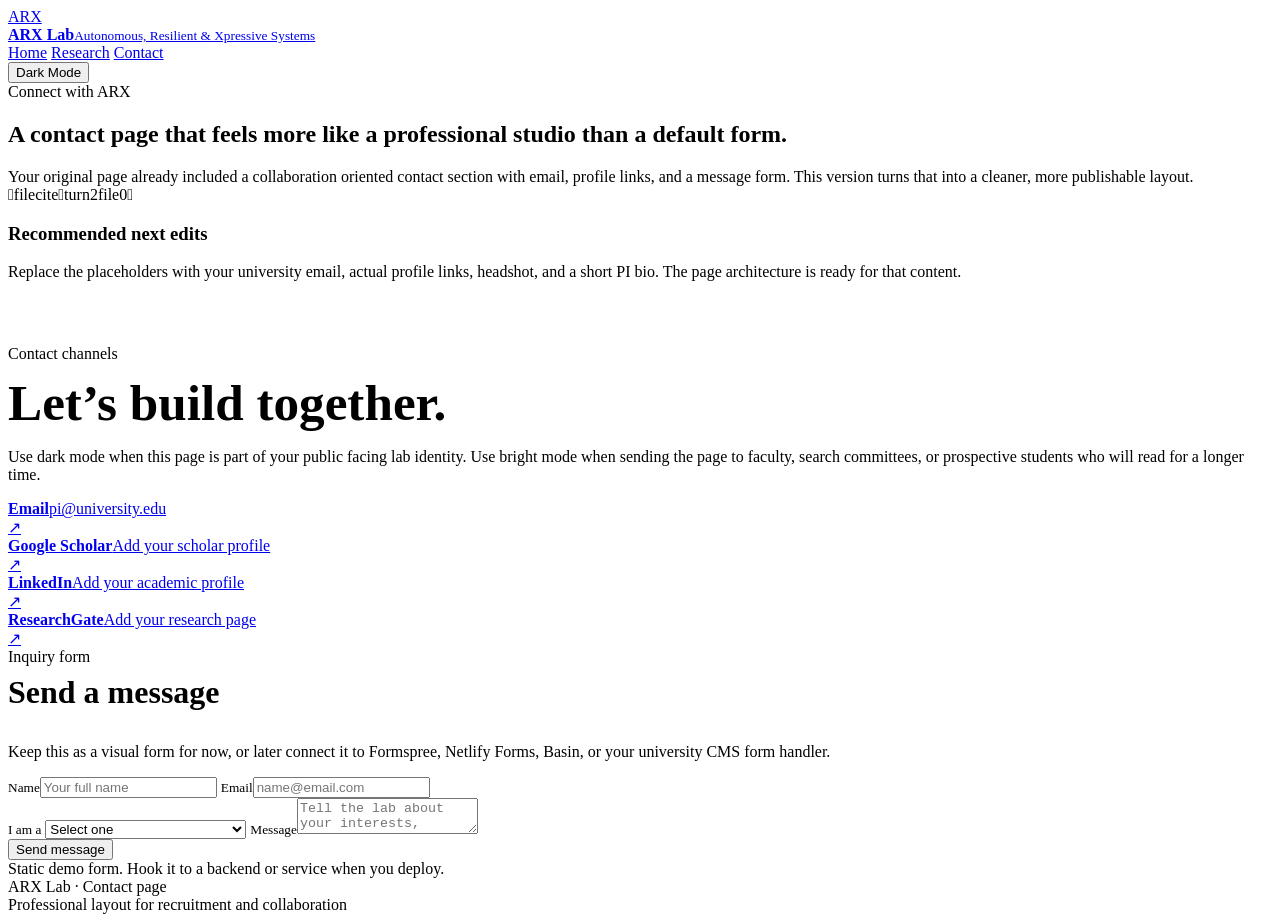
==== contact.html @ 38375082 "Add files via upload" ====
<!DOCTYPE html>
<html lang="en" data-theme="dark">
<head>
  <meta charset="UTF-8">
  <meta name="viewport" content="width=device-width, initial-scale=1.0">
  <title>ARX Lab | Contact</title>
  <link rel="preconnect" href="https://fonts.googleapis.com">
  <link rel="preconnect" href="https://fonts.gstatic.com" crossorigin>
  <link href="https://fonts.googleapis.com/css2?family=Cormorant+Garamond:wght@300;400;500;600;700&family=DM+Mono:wght@300;400;500&family=Playfair+Display:wght@400;600;700;800;900&display=swap" rel="stylesheet">
  <link rel="stylesheet" href="assets/styles.css">
</head>
<body>
<div class="site-shell">
  <header class="topbar">
    <div class="container topbar-inner">
      <a class="brand" href="index.html">
        <div class="brand-mark"><span>ARX</span></div>
        <div class="brand-copy"><strong>ARX Lab</strong><small>Autonomous, Resilient &amp; Xpressive Systems</small></div>
      </a>
      <div class="nav">
        <nav class="nav-links">
          <a href="index.html">Home</a>
          <a href="research.html">Research</a>
          <a class="active" href="contact.html">Contact</a>
        </nav>
        <button class="theme-toggle" data-theme-toggle type="button"><span data-theme-label>Dark</span> Mode</button>
      </div>
    </div>
  </header>

  <section class="hero" style="padding-bottom:48px;">
    <div class="container hero-grid">
      <div class="reveal">
        <div class="kicker">Connect with ARX</div>
        <h1>A contact page that feels more like a <span class="outline">professional studio</span> than a default form.</h1>
        <p class="lead">Your original page already included a collaboration oriented contact section with email, profile links, and a message form. This version turns that into a cleaner, more publishable layout. fileciteturn2file0</p>
      </div>
      <aside class="hero-card reveal">
        <h3>Recommended next edits</h3>
        <p>Replace the placeholders with your university email, actual profile links, headshot, and a short PI bio. The page architecture is ready for that content.</p>
      </aside>
    </div>
  </section>

  <section class="section">
    <div class="container contact-grid">
      <article class="contact-card reveal">
        <div class="section-kicker">Contact channels</div>
        <h2 class="section-title" style="font-size:clamp(2rem,4vw,3.3rem);margin:10px 0 14px;">Let’s build together.</h2>
        <p class="section-copy">Use dark mode when this page is part of your public facing lab identity. Use bright mode when sending the page to faculty, search committees, or prospective students who will read for a longer time.</p>
        <div class="contact-list">
          <a class="contact-item" href="mailto:pi@university.edu"><div><strong>Email</strong><span>pi@university.edu</span></div><span>↗</span></a>
          <a class="contact-item" href="#"><div><strong>Google Scholar</strong><span>Add your scholar profile</span></div><span>↗</span></a>
          <a class="contact-item" href="#"><div><strong>LinkedIn</strong><span>Add your academic profile</span></div><span>↗</span></a>
          <a class="contact-item" href="#"><div><strong>ResearchGate</strong><span>Add your research page</span></div><span>↗</span></a>
        </div>
      </article>

      <article class="form-card reveal">
        <div class="section-kicker">Inquiry form</div>
        <h3 style="font-size:2rem;margin-top:8px;">Send a message</h3>
        <p>Keep this as a visual form for now, or later connect it to Formspree, Netlify Forms, Basin, or your university CMS form handler.</p>
        <form class="form-grid" onsubmit="return false;">
          <div class="form-grid two">
            <label><small>Name</small><input type="text" placeholder="Your full name"></label>
            <label><small>Email</small><input type="email" placeholder="name@email.com"></label>
          </div>
          <label><small>I am a</small>
            <select>
              <option>Select one</option>
              <option>Prospective Graduate Student</option>
              <option>Industry Partner</option>
              <option>Fellow Researcher</option>
              <option>Undergraduate Student</option>
              <option>Other</option>
            </select>
          </label>
          <label><small>Message</small><textarea placeholder="Tell the lab about your interests, background, or collaboration idea."></textarea></label>
          <div>
            <button class="btn" type="submit">Send message</button>
            <div class="form-note">Static demo form. Hook it to a backend or service when you deploy.</div>
          </div>
        </form>
      </article>
    </div>
  </section>

  <footer class="footer">
    <div class="container footer-inner">
      <div class="footer-copy">ARX Lab · Contact page</div>
      <div class="footer-copy">Professional layout for recruitment and collaboration</div>
    </div>
  </footer>
</div>
<script src="assets/app.js"></script>
</body>
</html>
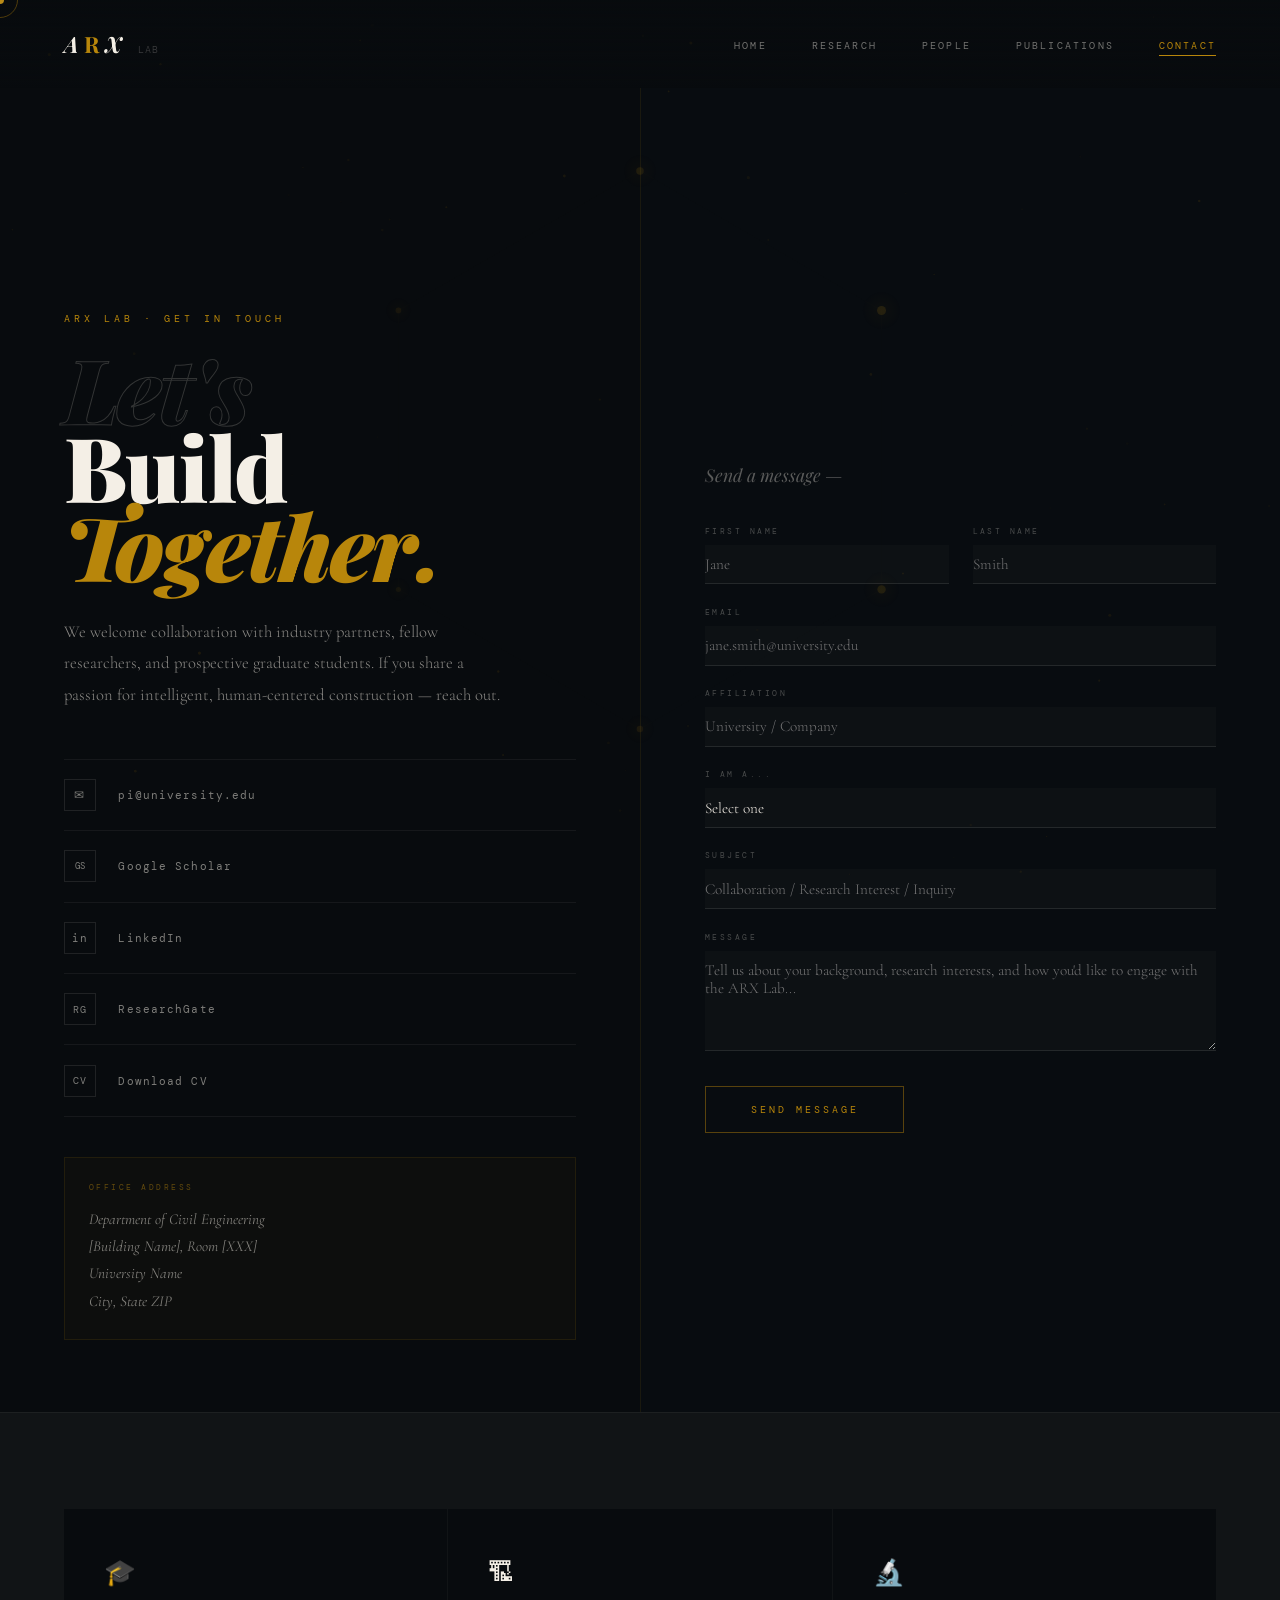
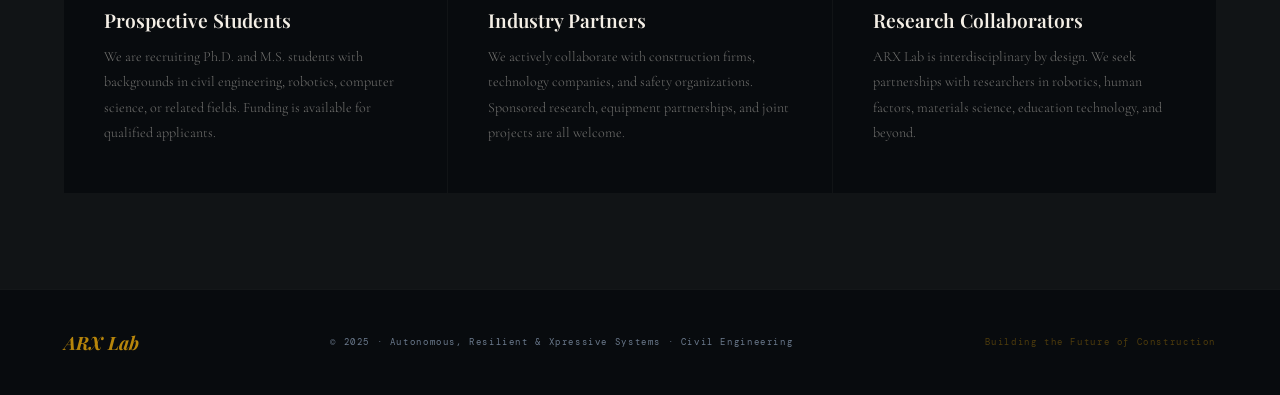
==== commit 99f2cbcc: "Add files via upload" ====
--- a/contact.html
+++ b/contact.html
@@ -1,97 +1,255 @@
 <!DOCTYPE html>
-<html lang="en" data-theme="dark">
+<html lang="en">
 <head>
-  <meta charset="UTF-8">
-  <meta name="viewport" content="width=device-width, initial-scale=1.0">
-  <title>ARX Lab | Contact</title>
-  <link rel="preconnect" href="https://fonts.googleapis.com">
-  <link rel="preconnect" href="https://fonts.gstatic.com" crossorigin>
-  <link href="https://fonts.googleapis.com/css2?family=Cormorant+Garamond:wght@300;400;500;600;700&family=DM+Mono:wght@300;400;500&family=Playfair+Display:wght@400;600;700;800;900&display=swap" rel="stylesheet">
-  <link rel="stylesheet" href="assets/styles.css">
+<meta charset="UTF-8"><meta name="viewport" content="width=device-width,initial-scale=1.0">
+<title>ARX Lab — Contact</title>
+<link rel="preconnect" href="https://fonts.googleapis.com">
+<link href="https://fonts.googleapis.com/css2?family=Cormorant+Garamond:ital,wght@0,300;0,400;0,600;1,300;1,400;1,600&family=DM+Mono:ital,wght@0,300;0,400;1,300&family=Playfair+Display:ital,wght@0,400;0,700;0,900;1,400;1,700&display=swap" rel="stylesheet">
+<style>
+:root{--ink:#080b0e;--paper:#f4efe6;--amber:#b8860b;--amber2:#d4a520;--ember:#8b2500;--ember2:#c03a00;--slate:#1c2b3a;--fog:#6b7a8d;--serif:'Cormorant Garamond',Georgia,serif;--display:'Playfair Display',Georgia,serif;--mono:'DM Mono',monospace}
+*,*::before,*::after{box-sizing:border-box;margin:0;padding:0}
+html{scroll-behavior:smooth}
+body{background:var(--ink);color:var(--paper);font-family:var(--serif);overflow-x:hidden;cursor:none}
+#cur{position:fixed;width:8px;height:8px;background:var(--amber);border-radius:50%;pointer-events:none;z-index:99999;transform:translate(-50%,-50%);mix-blend-mode:screen;transition:width .2s,height .2s}
+#ring{position:fixed;width:36px;height:36px;border:1px solid rgba(184,134,11,.4);border-radius:50%;pointer-events:none;z-index:99998;transform:translate(-50%,-50%);transition:all .12s ease-out}
+#bgCanvas{position:fixed;inset:0;z-index:0;opacity:.4}
+nav{position:fixed;top:0;left:0;right:0;z-index:900;display:flex;justify-content:space-between;align-items:center;padding:1.8rem 5vw}
+nav::after{content:'';position:absolute;inset:0;background:linear-gradient(to bottom,rgba(8,11,14,.9) 0%,transparent 100%);z-index:-1;pointer-events:none}
+.nav-logo{font-family:var(--display);font-size:1.4rem;font-weight:700;font-style:italic;color:var(--paper);text-decoration:none}
+.nav-logo b{color:var(--amber);font-style:normal}
+nav ul{list-style:none;display:flex;gap:2.8rem}
+nav a{font-family:var(--mono);font-size:.62rem;letter-spacing:.22em;text-transform:uppercase;color:rgba(244,239,230,.45);text-decoration:none;transition:color .2s;position:relative}
+nav a:hover{color:var(--amber)}
+nav a.active{color:var(--amber)}
+nav a.active::after{content:'';position:absolute;bottom:-4px;left:0;right:0;height:1px;background:var(--amber)}
+.wrap{position:relative;z-index:10}
+.rv{opacity:0;transform:translateY(26px);transition:opacity .85s ease,transform .85s ease}
+.rv.on{opacity:1;transform:none}
+.d1{transition-delay:.08s}.d2{transition-delay:.16s}.d3{transition-delay:.24s}.d4{transition-delay:.32s}.d5{transition-delay:.4s}
+footer{position:relative;z-index:10;padding:2.5rem 5vw;border-top:1px solid rgba(244,239,230,.05);display:flex;align-items:center;justify-content:space-between;flex-wrap:wrap;gap:1rem}
+.f-brand{font-family:var(--display);font-style:italic;font-size:1.15rem;font-weight:700;color:var(--amber)}
+.f-copy{font-family:var(--mono);font-size:.56rem;letter-spacing:.18em;color:var(--fog)}
+.sec-eye{font-family:var(--mono);font-size:.58rem;letter-spacing:.38em;text-transform:uppercase;color:var(--amber);margin-bottom:1.2rem}
+.sec-head{font-family:var(--display);font-weight:700;font-size:clamp(2.8rem,4.5vw,5rem);line-height:.92;color:var(--paper);margin-bottom:2.5rem}
+.sec-head em{font-style:italic;color:transparent;-webkit-text-stroke:1.5px var(--amber)}
+
+/* PAGE HERO — full height split */
+#contact-hero{min-height:100vh;display:grid;grid-template-columns:1fr 1fr;position:relative;overflow:hidden}
+.ch-left{display:flex;flex-direction:column;justify-content:flex-end;padding:14rem 5vw 8vh;position:relative}
+.ch-right{display:flex;flex-direction:column;justify-content:center;padding:12rem 5vw 6rem;border-left:1px solid rgba(184,134,11,.1);background:rgba(28,43,58,.06)}
+
+.ch-overline{font-family:var(--mono);font-size:.6rem;letter-spacing:.42em;text-transform:uppercase;color:var(--amber);margin-bottom:1.5rem}
+.ch-headline{font-family:var(--display);font-weight:900;font-size:clamp(3.5rem,7vw,8.5rem);line-height:.88;letter-spacing:-.02em}
+.ch-headline .ghost{display:block;color:transparent;-webkit-text-stroke:1px rgba(244,239,230,.18);font-style:italic}
+.ch-headline .solid{display:block;color:var(--paper)}
+.ch-headline .amber{display:block;color:var(--amber);font-style:italic}
+.ch-body{font-family:var(--serif);font-size:1.04rem;line-height:1.88;color:rgba(244,239,230,.55);font-weight:300;margin-top:2rem;max-width:440px}
+
+/* INFO ROWS */
+.info-rows{margin-top:3rem;display:flex;flex-direction:column}
+.info-row{display:flex;align-items:center;gap:1.4rem;padding:1.2rem 0;border-bottom:1px solid rgba(244,239,230,.06);text-decoration:none;color:rgba(244,239,230,.5);transition:color .2s;font-family:var(--mono);font-size:.7rem;letter-spacing:.1em}
+.info-row:first-child{border-top:1px solid rgba(244,239,230,.06)}
+.info-row:hover{color:var(--amber)}
+.i-ico{width:32px;height:32px;border:1px solid rgba(244,239,230,.1);display:grid;place-items:center;font-size:.78rem;flex-shrink:0;transition:border-color .2s}
+.info-row:hover .i-ico{border-color:var(--amber)}
+
+/* ADDRESS BLOCK */
+.address-block{margin-top:2.5rem;padding:1.5rem;border:1px solid rgba(184,134,11,.12);background:rgba(184,134,11,.03)}
+.addr-label{font-family:var(--mono);font-size:.52rem;letter-spacing:.3em;text-transform:uppercase;color:rgba(184,134,11,.5);margin-bottom:.8rem}
+.addr-text{font-family:var(--serif);font-style:italic;font-size:.95rem;line-height:1.8;color:rgba(244,239,230,.5)}
+
+/* FORM */
+.form-head{font-family:var(--display);font-size:1.1rem;font-style:italic;color:rgba(244,239,230,.35);margin-bottom:2.5rem;font-weight:300}
+.field{margin-bottom:1.4rem}
+.f-lbl{display:block;font-family:var(--mono);font-size:.52rem;letter-spacing:.3em;text-transform:uppercase;color:rgba(244,239,230,.28);margin-bottom:.5rem}
+.field input,.field textarea,.field select{width:100%;background:rgba(244,239,230,.02);border:none;border-bottom:1px solid rgba(244,239,230,.1);color:var(--paper);font-family:var(--serif);font-size:.95rem;padding:.65rem 0;outline:none;transition:border-color .25s;appearance:none;font-weight:300}
+.field input:focus,.field textarea:focus,.field select:focus{border-bottom-color:var(--amber)}
+.field textarea{min-height:100px;resize:vertical}
+.field select option{background:#1a2535}
+.form-row{display:grid;grid-template-columns:1fr 1fr;gap:1.5rem}
+.btn-snd{font-family:var(--mono);font-size:.62rem;letter-spacing:.3em;text-transform:uppercase;padding:1rem 2.8rem;background:transparent;border:1px solid rgba(184,134,11,.45);color:var(--amber);cursor:pointer;transition:all .28s;position:relative;overflow:hidden;margin-top:.5rem}
+.btn-snd::before{content:'';position:absolute;inset:0;background:var(--amber);transform:translateX(-100%);transition:transform .3s ease;z-index:0}
+.btn-snd:hover::before{transform:translateX(0)}
+.btn-snd:hover{color:var(--ink)}
+.btn-snd span{position:relative;z-index:1}
+
+/* SUCCESS */
+.form-success{display:none;padding:2rem;border:1px solid rgba(184,134,11,.3);background:rgba(184,134,11,.05);text-align:center}
+.form-success p{font-family:var(--display);font-style:italic;font-size:1.2rem;color:var(--amber)}
+
+/* BOTTOM STRIP */
+#bottom-strip{padding:6rem 5vw;border-top:1px solid rgba(244,239,230,.05);display:grid;grid-template-columns:repeat(3,1fr);gap:1px;background:rgba(244,239,230,.04)}
+.bs-card{background:var(--ink);padding:3rem 2.5rem;transition:background .3s}
+.bs-card:hover{background:#0e151d}
+.bs-icon{font-size:1.6rem;margin-bottom:1.2rem;display:block}
+.bs-title{font-family:var(--display);font-size:1.2rem;font-weight:600;color:var(--paper);margin-bottom:.7rem}
+.bs-body{font-size:.88rem;line-height:1.78;color:rgba(244,239,230,.45);font-weight:300}
+
+@media(max-width:900px){
+  nav ul{display:none}
+  #contact-hero{grid-template-columns:1fr;min-height:auto}
+  .ch-left{padding:10rem 5vw 3rem}
+  .ch-right{padding:3rem 5vw 5rem;border-left:none;border-top:1px solid rgba(184,134,11,.1)}
+  .form-row{grid-template-columns:1fr}
+  #bottom-strip{grid-template-columns:1fr}
+}
+</style>
 </head>
 <body>
-<div class="site-shell">
-  <header class="topbar">
-    <div class="container topbar-inner">
-      <a class="brand" href="index.html">
-        <div class="brand-mark"><span>ARX</span></div>
-        <div class="brand-copy"><strong>ARX Lab</strong><small>Autonomous, Resilient &amp; Xpressive Systems</small></div>
-      </a>
-      <div class="nav">
-        <nav class="nav-links">
-          <a href="index.html">Home</a>
-          <a href="research.html">Research</a>
-          <a class="active" href="contact.html">Contact</a>
-        </nav>
-        <button class="theme-toggle" data-theme-toggle type="button"><span data-theme-label>Dark</span> Mode</button>
-      </div>
+<div id="cur"></div><div id="ring"></div>
+<canvas id="bgCanvas"></canvas>
+
+<nav class="wrap">
+  <a href="index.html" class="nav-logo">A<b>R</b>X <span style="font-family:var(--mono);font-size:.6rem;letter-spacing:.1em;color:rgba(244,239,230,.22);font-style:normal;font-weight:300">LAB</span></a>
+  <ul>
+    <li><a href="index.html">Home</a></li>
+    <li><a href="research.html">Research</a></li>
+    <li><a href="people.html">People</a></li>
+    <li><a href="publications.html">Publications</a></li>
+    <li><a href="contact.html" class="active">Contact</a></li>
+  </ul>
+</nav>
+
+<section id="contact-hero" class="wrap">
+  <div class="ch-left">
+    <div class="ch-overline">ARX Lab · Get in Touch</div>
+    <h1 class="ch-headline">
+      <span class="ghost">Let's</span>
+      <span class="solid">Build</span>
+      <span class="amber">Together.</span>
+    </h1>
+    <p class="ch-body rv">We welcome collaboration with industry partners, fellow researchers, and prospective graduate students. If you share a passion for intelligent, human-centered construction — reach out.</p>
+
+    <div class="info-rows rv d1">
+      <a href="mailto:pi@university.edu" class="info-row">
+        <div class="i-ico">✉</div>pi@university.edu
+      </a>
+      <a href="#" class="info-row">
+        <div class="i-ico" style="font-size:.58rem;letter-spacing:.04em">GS</div>Google Scholar
+      </a>
+      <a href="#" class="info-row">
+        <div class="i-ico" style="font-size:.68rem">in</div>LinkedIn
+      </a>
+      <a href="#" class="info-row">
+        <div class="i-ico" style="font-size:.6rem">RG</div>ResearchGate
+      </a>
+      <a href="#" class="info-row">
+        <div class="i-ico" style="font-size:.6rem">CV</div>Download CV
+      </a>
     </div>
-  </header>
-
-  <section class="hero" style="padding-bottom:48px;">
-    <div class="container hero-grid">
-      <div class="reveal">
-        <div class="kicker">Connect with ARX</div>
-        <h1>A contact page that feels more like a <span class="outline">professional studio</span> than a default form.</h1>
-        <p class="lead">Your original page already included a collaboration oriented contact section with email, profile links, and a message form. This version turns that into a cleaner, more publishable layout. fileciteturn2file0</p>
-      </div>
-      <aside class="hero-card reveal">
-        <h3>Recommended next edits</h3>
-        <p>Replace the placeholders with your university email, actual profile links, headshot, and a short PI bio. The page architecture is ready for that content.</p>
-      </aside>
+
+    <div class="address-block rv d2">
+      <div class="addr-label">Office Address</div>
+      <div class="addr-text">
+        Department of Civil Engineering<br>
+        [Building Name], Room [XXX]<br>
+        University Name<br>
+        City, State ZIP
+      </div>
     </div>
-  </section>
-
-  <section class="section">
-    <div class="container contact-grid">
-      <article class="contact-card reveal">
-        <div class="section-kicker">Contact channels</div>
-        <h2 class="section-title" style="font-size:clamp(2rem,4vw,3.3rem);margin:10px 0 14px;">Let’s build together.</h2>
-        <p class="section-copy">Use dark mode when this page is part of your public facing lab identity. Use bright mode when sending the page to faculty, search committees, or prospective students who will read for a longer time.</p>
-        <div class="contact-list">
-          <a class="contact-item" href="mailto:pi@university.edu"><div><strong>Email</strong><span>pi@university.edu</span></div><span>↗</span></a>
-          <a class="contact-item" href="#"><div><strong>Google Scholar</strong><span>Add your scholar profile</span></div><span>↗</span></a>
-          <a class="contact-item" href="#"><div><strong>LinkedIn</strong><span>Add your academic profile</span></div><span>↗</span></a>
-          <a class="contact-item" href="#"><div><strong>ResearchGate</strong><span>Add your research page</span></div><span>↗</span></a>
+  </div>
+
+  <div class="ch-right">
+    <div class="form-head rv">Send a message —</div>
+    <form id="contactForm" onsubmit="handleSubmit(event)" class="rv d1">
+      <div class="form-row">
+        <div class="field">
+          <label class="f-lbl">First Name</label>
+          <input type="text" placeholder="Jane" required>
         </div>
-      </article>
-
-      <article class="form-card reveal">
-        <div class="section-kicker">Inquiry form</div>
-        <h3 style="font-size:2rem;margin-top:8px;">Send a message</h3>
-        <p>Keep this as a visual form for now, or later connect it to Formspree, Netlify Forms, Basin, or your university CMS form handler.</p>
-        <form class="form-grid" onsubmit="return false;">
-          <div class="form-grid two">
-            <label><small>Name</small><input type="text" placeholder="Your full name"></label>
-            <label><small>Email</small><input type="email" placeholder="name@email.com"></label>
-          </div>
-          <label><small>I am a</small>
-            <select>
-              <option>Select one</option>
-              <option>Prospective Graduate Student</option>
-              <option>Industry Partner</option>
-              <option>Fellow Researcher</option>
-              <option>Undergraduate Student</option>
-              <option>Other</option>
-            </select>
-          </label>
-          <label><small>Message</small><textarea placeholder="Tell the lab about your interests, background, or collaboration idea."></textarea></label>
-          <div>
-            <button class="btn" type="submit">Send message</button>
-            <div class="form-note">Static demo form. Hook it to a backend or service when you deploy.</div>
-          </div>
-        </form>
-      </article>
+        <div class="field">
+          <label class="f-lbl">Last Name</label>
+          <input type="text" placeholder="Smith" required>
+        </div>
+      </div>
+      <div class="field">
+        <label class="f-lbl">Email</label>
+        <input type="email" placeholder="jane.smith@university.edu" required>
+      </div>
+      <div class="field">
+        <label class="f-lbl">Affiliation</label>
+        <input type="text" placeholder="University / Company">
+      </div>
+      <div class="field">
+        <label class="f-lbl">I am a...</label>
+        <select required>
+          <option value="">Select one</option>
+          <option>Prospective Ph.D. Student</option>
+          <option>Prospective M.S. Student</option>
+          <option>Industry Partner</option>
+          <option>Fellow Researcher / Faculty</option>
+          <option>Undergraduate Student</option>
+          <option>Journalist / Media</option>
+          <option>Other</option>
+        </select>
+      </div>
+      <div class="field">
+        <label class="f-lbl">Subject</label>
+        <input type="text" placeholder="Collaboration / Research Interest / Inquiry">
+      </div>
+      <div class="field">
+        <label class="f-lbl">Message</label>
+        <textarea placeholder="Tell us about your background, research interests, and how you'd like to engage with the ARX Lab..." required></textarea>
+      </div>
+      <button type="submit" class="btn-snd"><span>Send Message</span></button>
+    </form>
+    <div class="form-success" id="formSuccess">
+      <p>Thank you — we'll be in touch soon.</p>
     </div>
-  </section>
-
-  <footer class="footer">
-    <div class="container footer-inner">
-      <div class="footer-copy">ARX Lab · Contact page</div>
-      <div class="footer-copy">Professional layout for recruitment and collaboration</div>
-    </div>
-  </footer>
-</div>
-<script src="assets/app.js"></script>
+  </div>
+</section>
+
+<section id="bottom-strip" class="wrap">
+  <div class="bs-card rv">
+    <span class="bs-icon">🎓</span>
+    <div class="bs-title">Prospective Students</div>
+    <div class="bs-body">We are recruiting Ph.D. and M.S. students with backgrounds in civil engineering, robotics, computer science, or related fields. Funding is available for qualified applicants.</div>
+  </div>
+  <div class="bs-card rv d1">
+    <span class="bs-icon">🏗</span>
+    <div class="bs-title">Industry Partners</div>
+    <div class="bs-body">We actively collaborate with construction firms, technology companies, and safety organizations. Sponsored research, equipment partnerships, and joint projects are all welcome.</div>
+  </div>
+  <div class="bs-card rv d2">
+    <span class="bs-icon">🔬</span>
+    <div class="bs-title">Research Collaborators</div>
+    <div class="bs-body">ARX Lab is interdisciplinary by design. We seek partnerships with researchers in robotics, human factors, materials science, education technology, and beyond.</div>
+  </div>
+</section>
+
+<footer class="wrap">
+  <div class="f-brand">ARX Lab</div>
+  <div class="f-copy">© 2025 · Autonomous, Resilient &amp; Xpressive Systems · Civil Engineering</div>
+  <div class="f-copy" style="color:var(--amber);opacity:.4">Building the Future of Construction</div>
+</footer>
+
+<script>
+const cur=document.getElementById('cur'),ring=document.getElementById('ring');
+let mx=0,my=0,rx=0,ry=0;
+document.addEventListener('mousemove',e=>{mx=e.clientX;my=e.clientY});
+(function ac(){cur.style.left=mx+'px';cur.style.top=my+'px';rx+=(mx-rx)*.13;ry+=(my-ry)*.13;ring.style.left=rx+'px';ring.style.top=ry+'px';requestAnimationFrame(ac)})();
+const cv=document.getElementById('bgCanvas'),cx=cv.getContext('2d');
+let W,H,t=0,nodes=[],particles=[];
+function rsz(){W=cv.width=window.innerWidth;H=cv.height=window.innerHeight;
+  nodes=Array.from({length:6},(_,i)=>{const a=(i/6)*Math.PI*2-Math.PI/2,r=Math.min(W,H)*.31;return{x:W/2+Math.cos(a)*r,y:H/2+Math.sin(a)*r,ox:W/2+Math.cos(a)*r,oy:H/2+Math.sin(a)*r,vx:(Math.random()-.5)*.1,vy:(Math.random()-.5)*.1}});
+  particles=Array.from({length:70},()=>({x:Math.random()*W,y:Math.random()*H,vx:(Math.random()-.5)*.26,vy:(Math.random()-.5)*.26,sz:Math.random()*1.3+.3,al:Math.random()*.28+.04}))}
+window.addEventListener('resize',rsz);rsz();
+function frame(){cx.clearRect(0,0,W,H);t+=.003;
+  nodes.forEach(n=>{n.x+=n.vx;n.y+=n.vy;n.vx+=(n.ox-n.x)*.0008;n.vy+=(n.oy-n.y)*.0008;n.vx*=.996;n.vy*=.996});
+  for(let i=0;i<nodes.length;i++)for(let j=i+1;j<nodes.length;j++){const dx=nodes[j].x-nodes[i].x,dy=nodes[j].y-nodes[i].y,d=Math.sqrt(dx*dx+dy*dy),m=Math.min(W,H)*.68;if(d<m){cx.beginPath();cx.moveTo(nodes[i].x,nodes[i].y);cx.lineTo(nodes[j].x,nodes[j].y);cx.strokeStyle=`rgba(184,134,11,${(1-d/m)*.1})`;cx.lineWidth=.5;cx.stroke()}}
+  nodes.forEach((n,i)=>{const p=Math.sin(t*1.3+i*1.05)*.5+.5;cx.beginPath();cx.arc(n.x,n.y,2.5+p*2,0,Math.PI*2);cx.fillStyle=`rgba(184,134,11,${.16+p*.26})`;cx.fill();const g=cx.createRadialGradient(n.x,n.y,0,n.x,n.y,14+p*7);g.addColorStop(0,`rgba(184,134,11,${.05+p*.04})`);g.addColorStop(1,'rgba(184,134,11,0)');cx.beginPath();cx.arc(n.x,n.y,14+p*7,0,Math.PI*2);cx.fillStyle=g;cx.fill()});
+  particles.forEach(p=>{p.x+=p.vx;p.y+=p.vy;if(p.x<0)p.x=W;if(p.x>W)p.x=0;if(p.y<0)p.y=H;if(p.y>H)p.y=0;cx.beginPath();cx.arc(p.x,p.y,p.sz,0,Math.PI*2);cx.fillStyle=`rgba(184,134,11,${p.al})`;cx.fill()});
+  requestAnimationFrame(frame)}
+frame();
+const rvEls=document.querySelectorAll('.rv');
+const io=new IntersectionObserver(es=>{es.forEach(e=>{if(e.isIntersecting){e.target.classList.add('on');io.unobserve(e.target)}})},{threshold:.08,rootMargin:'0px 0px -45px 0px'});
+rvEls.forEach(el=>io.observe(el));
+window.addEventListener('load',()=>{['.ch-overline','.ch-headline','.ch-body'].forEach((s,i)=>{const el=document.querySelector(s);if(!el)return;el.style.cssText=`opacity:0;transform:translateY(35px);transition:opacity 1s ease ${.2+i*.15}s,transform 1s ease ${.2+i*.15}s`;requestAnimationFrame(()=>{el.style.opacity=1;el.style.transform='none'})})});
+function handleSubmit(e){
+  e.preventDefault();
+  document.getElementById('contactForm').style.display='none';
+  document.getElementById('formSuccess').style.display='block';
+}
+</script>
 </body>
 </html>
